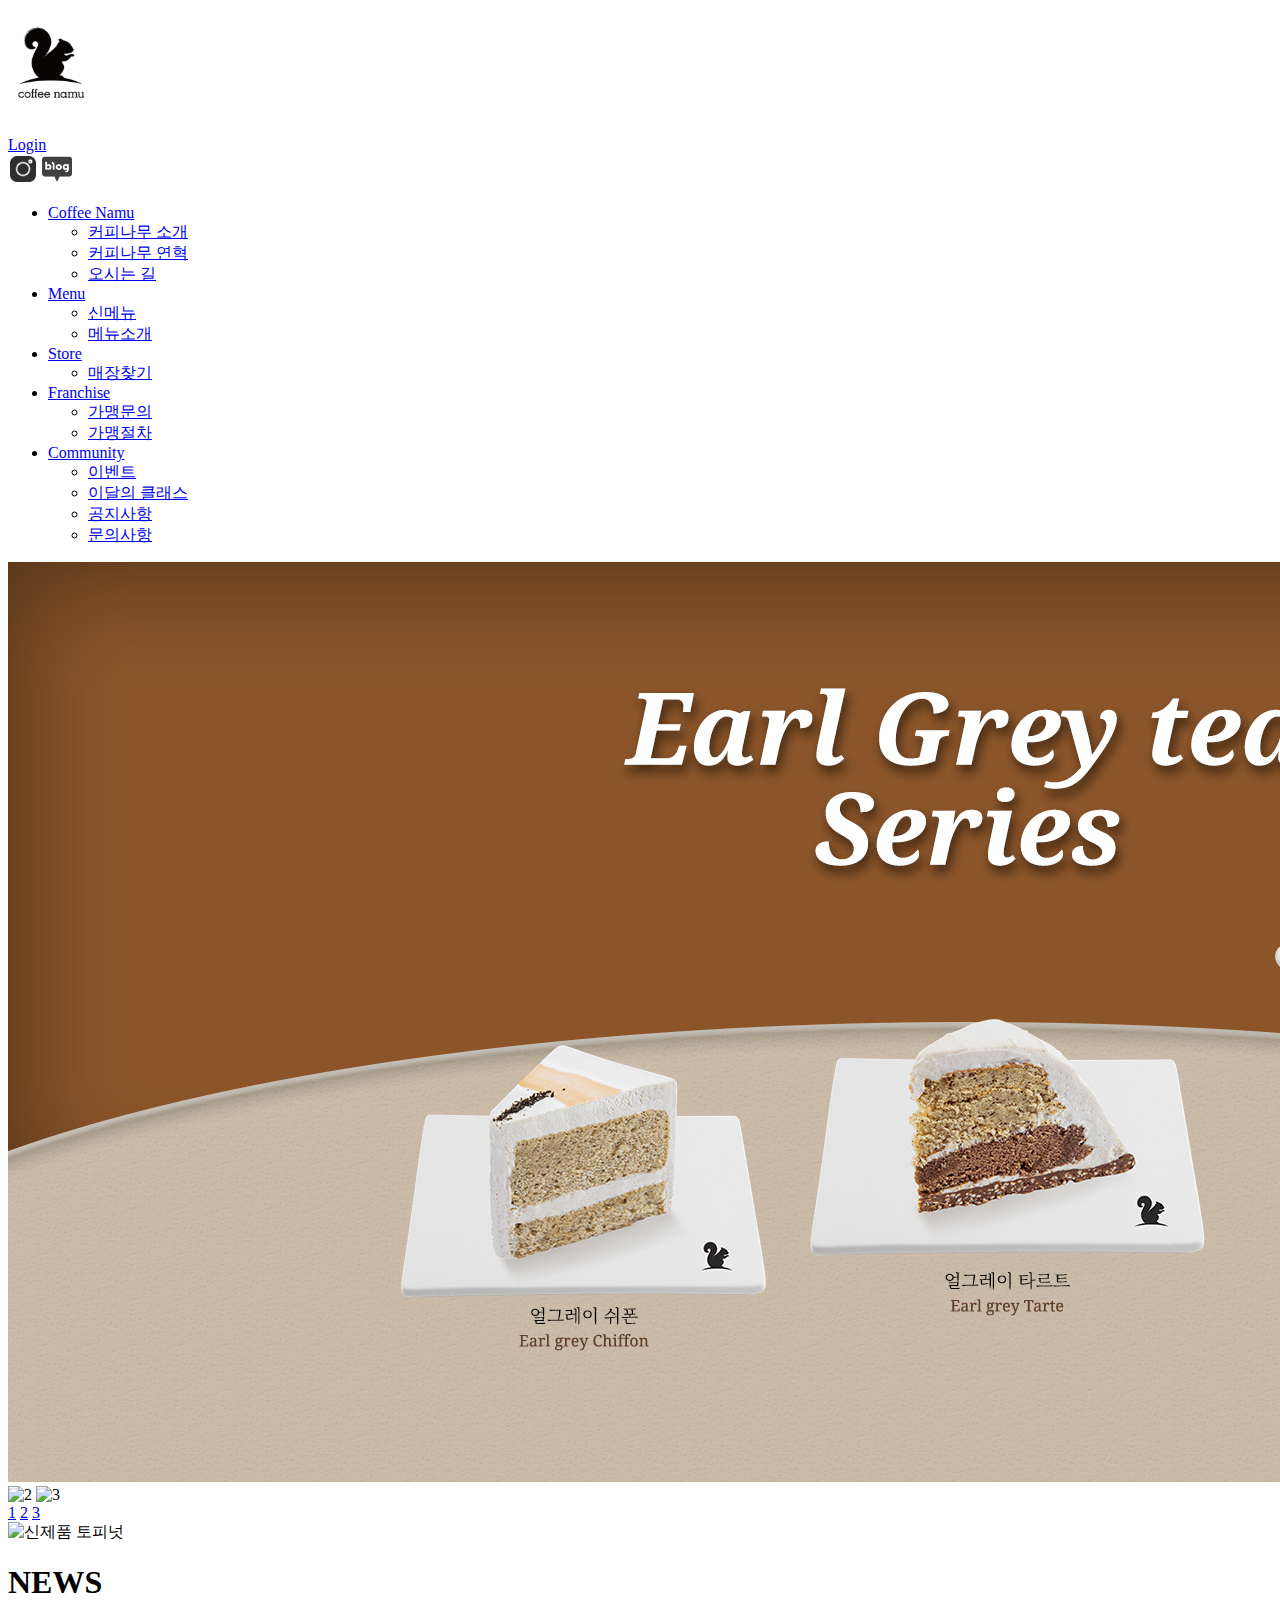
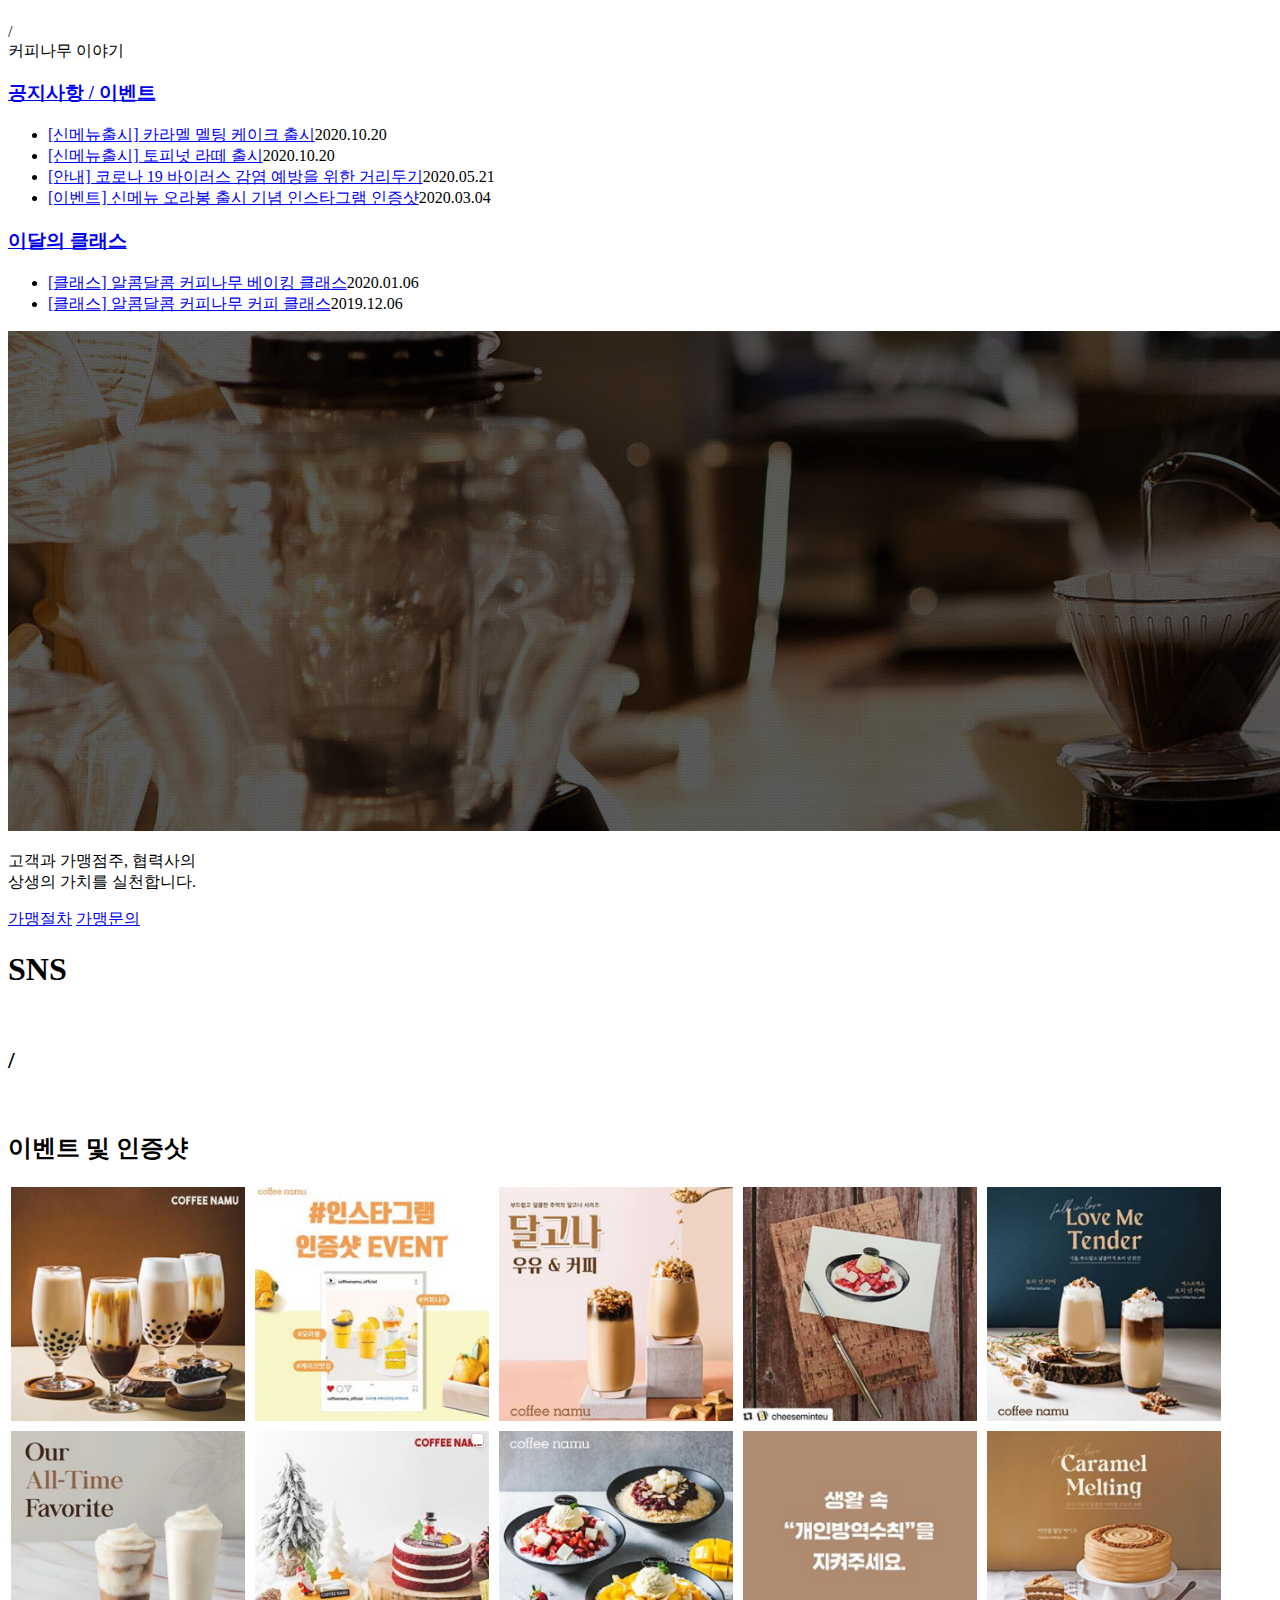
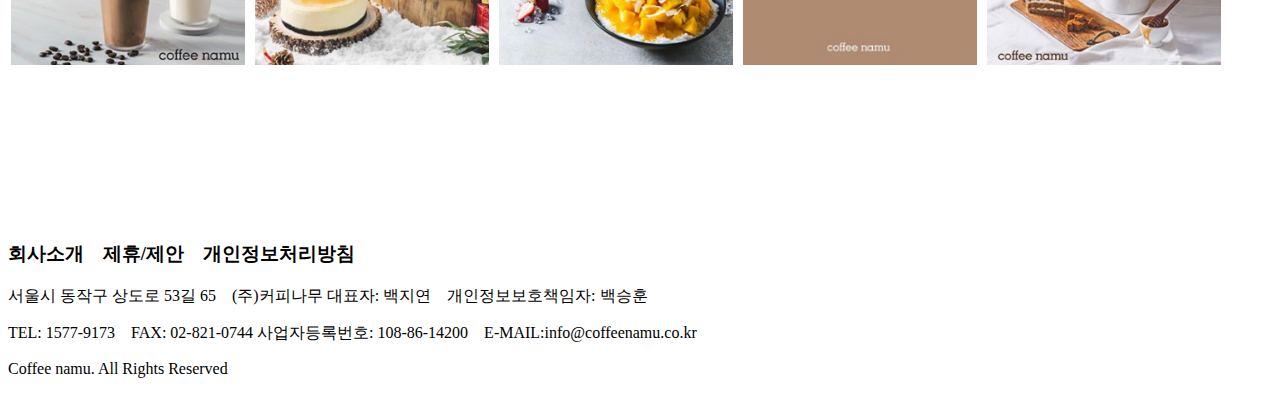
==== index.html @ e1c2050a "Add files via upload" ====
<!DOCTYPE html>
<html lang="en">

<head>
  <meta charset="UTF-8">
  <meta name="viewport" content="width=device-width, initial-scale=1.0">
  <title>Coffee Namu</title>
  <!-- 구글 웹폰트 -->
  <link
    href="https://fonts.googleapis.com/css2?family=Noto+Sans+KR:wght@100;300;400&family=Noto+Serif:ital,wght@0,400;0,700;1,400&display=swap"
    rel="stylesheet">
  <!-- bx slider css -->
  <link rel="stylesheet" href="https://cdn.jsdelivr.net/bxslider/4.2.12/jquery.bxslider.css">
  <!-- 스타일시트 -->
  <link rel="stylesheet" href="./css/style.css">
  <!-- 제이쿼리 -->
  <script src="js/jquery-3.5.1.min.js"></script>
  <!-- bx slider -->
  <script src="https://cdn.jsdelivr.net/bxslider/4.2.12/jquery.bxslider.min.js"></script>
  <!-- images loded -->
  <script src="https://unpkg.com/imagesloaded@4/imagesloaded.pkgd.min.js"></script>
  <!-- 외부 스크립트 -->
  <script src="./js/main.js"></script>
</head>

<body>
  <header id="main_header">
    <h1>
      <a href="#">
        <img src="./images/logo_header.png" alt="logo">
      </a>
    </h1>

    <div class="login">
      <a href="#">Login</a>
    </div>

    <div class="header_sns">
      <img src="./images/icon_insta.png" alt="인스타그램아이콘">
      <img src="./images/icon_blog.png" alt="블로그아이콘">
    </div>

    <div class="bg"></div>

    <nav id="gnb">
      <ul class="depth1">
        <li><a href="#">Coffee Namu</a>
          <ul class="depth2">
            <li><a href="#">커피나무 소개</a></li>
            <li><a href="#">커피나무 연혁</a></li>
            <li><a href="#">오시는 길</a></li>
          </ul>
        </li>
        <li><a href="#">Menu</a>
          <ul class="depth2">
            <li><a href="#">신메뉴</a></li>
            <li><a href="#">메뉴소개</a></li>
          </ul>
        </li>
        <li><a href="#">Store</a>
          <ul class="depth2">
            <li><a href="#">매장찾기</a></li>
          </ul>
        </li>
        <li><a href="#">Franchise</a>
          <ul class="depth2">
            <li><a href="#">가맹문의</a></li>
            <li><a href="#">가맹절차</a></li>
          </ul>
        </li>
        <li><a href="#">Community</a>
          <ul class="depth2">
            <li><a href="#">이벤트</a></li>
            <li><a href="#">이달의 클래스</a></li>
            <li><a href="#">공지사항</a></li>
            <li><a href="#">문의사항</a></li>
          </ul>
        </li>
      </ul>
    </nav>
  </header>


  <!-- 메인 비주얼 -->
  <section id="main_banner" class="slider">
    <div class="sliders">
      <img src="./images/main_banner_1.png" alt="얼그레이시리즈">
      <img src="./images/main_banner_2.jpg" alt="2">
      <img src="./images/main_banner_3.jpg" alt="3">
    </div>

    <div class="pager">
      <a href="#">1</a>
      <a href="#">2</a>
      <a href="#">3</a>
    </div>
  </section>

  <!-- 신메뉴 -->
  <section id="add_banner">
    <img src="images/main_menu_banner.jpg" alt="신제품 토피넛">
  </section>

  <!-- 뉴스 -->
  <section id="news">
    <h1>NEWS</h1>
    <p>/<br>커피나무 이야기</p>

    <article>
      <div id="news_event">
        <h3><a href="#">공지사항 / 이벤트</a></h3>
        <span class="line"></span>
        <ul class="list1">
          <li><a href="#">[신메뉴출시] 카라멜 멜팅 케이크 출시</a><span>2020.10.20</span></li>
          <li><a href="#">[신메뉴출시] 토피넛 라떼 출시</a><span>2020.10.20</span></li>
          <li><a href="#">[안내] 코로나 19 바이러스 감염 예방을 위한 거리두기</a><span>2020.05.21</span></li>
          <li><a href="#">[이벤트] 신메뉴 오라봉 출시 기념 인스타그램 인증샷</a><span>2020.03.04</span></li>
        </ul>
      </div>

      <div id="news_class">
        <h3><a href="#">이달의 클래스</a></h3>
        <span class="line"></span>
        <ul class="list1">
          <li><a href="#">[클래스] 알콤달콤 커피나무 베이킹 클래스</a><span>2020.01.06</span></li>
          <li><a href="#">[클래스] 알콤달콤 커피나무 커피 클래스</a><span>2019.12.06</span></li>
        </ul>
      </div>
    </article>
  </section>

  <!-- 가맹안내 -->
 
  <section id="fr">
    <img src="images/franchise.png" alt="가맹안내">
    <p>고객과 가맹점주, 협력사의<br>상생의 가치를 실천합니다.</p>
    <a href="#">가맹절차</a>
    <a href="#">가맹문의</a>
  </section>

  <section id="sns">
    <div class="title_txt">
      <h1>SNS</h1> <br>
      <h2> / </h2> <br>
      <h2>이벤트 및 인증샷</h2>
    </div>

    <article class="sns_img">
      <img src="./images/sns_pic1.png" alt="sns이벤트이미지">
      <img src="./images/sns_pic2.png" alt="sns이벤트이미지">
      <img src="./images/sns_pic3.png" alt="sns이벤트이미지">
      <img src="./images/sns_pic4.png" alt="sns이벤트이미지">
      <img src="./images/sns_pic5.png" alt="sns이벤트이미지">
      <img src="./images/sns_pic6.png" alt="sns이벤트이미지">
      <img src="./images/sns_pic7.png" alt="sns이벤트이미지">
      <img src="./images/sns_pic8.png" alt="sns이벤트이미지">
      <img src="./images/sns_pic9.png" alt="sns이벤트이미지">
      <img src="./images/sns_pic10.png" alt="sns이벤트이미지">
    </article>
  </section>
  <footer id="main_footer">
    <img src="./images/logo_footer.png" alt="">
    <h3>회사소개 &nbsp;&nbsp; 제휴/제안 &nbsp;&nbsp; <strong>개인정보처리방침</strong> </h3>
    <p>서울시 동작구 상도로 53길 65 &nbsp;&nbsp; (주)커피나무 대표자: 백지연 &nbsp;&nbsp; 개인정보보호책임자: 백승훈</p>
    <p>TEL: 1577-9173 &nbsp;&nbsp; FAX: 02-821-0744 사업자등록번호: 108-86-14200 &nbsp;&nbsp; E-MAIL:info@coffeenamu.co.kr</p>
    <p>Coffee namu. All Rights Reserved</p>
  </footer>
</body>

</html>
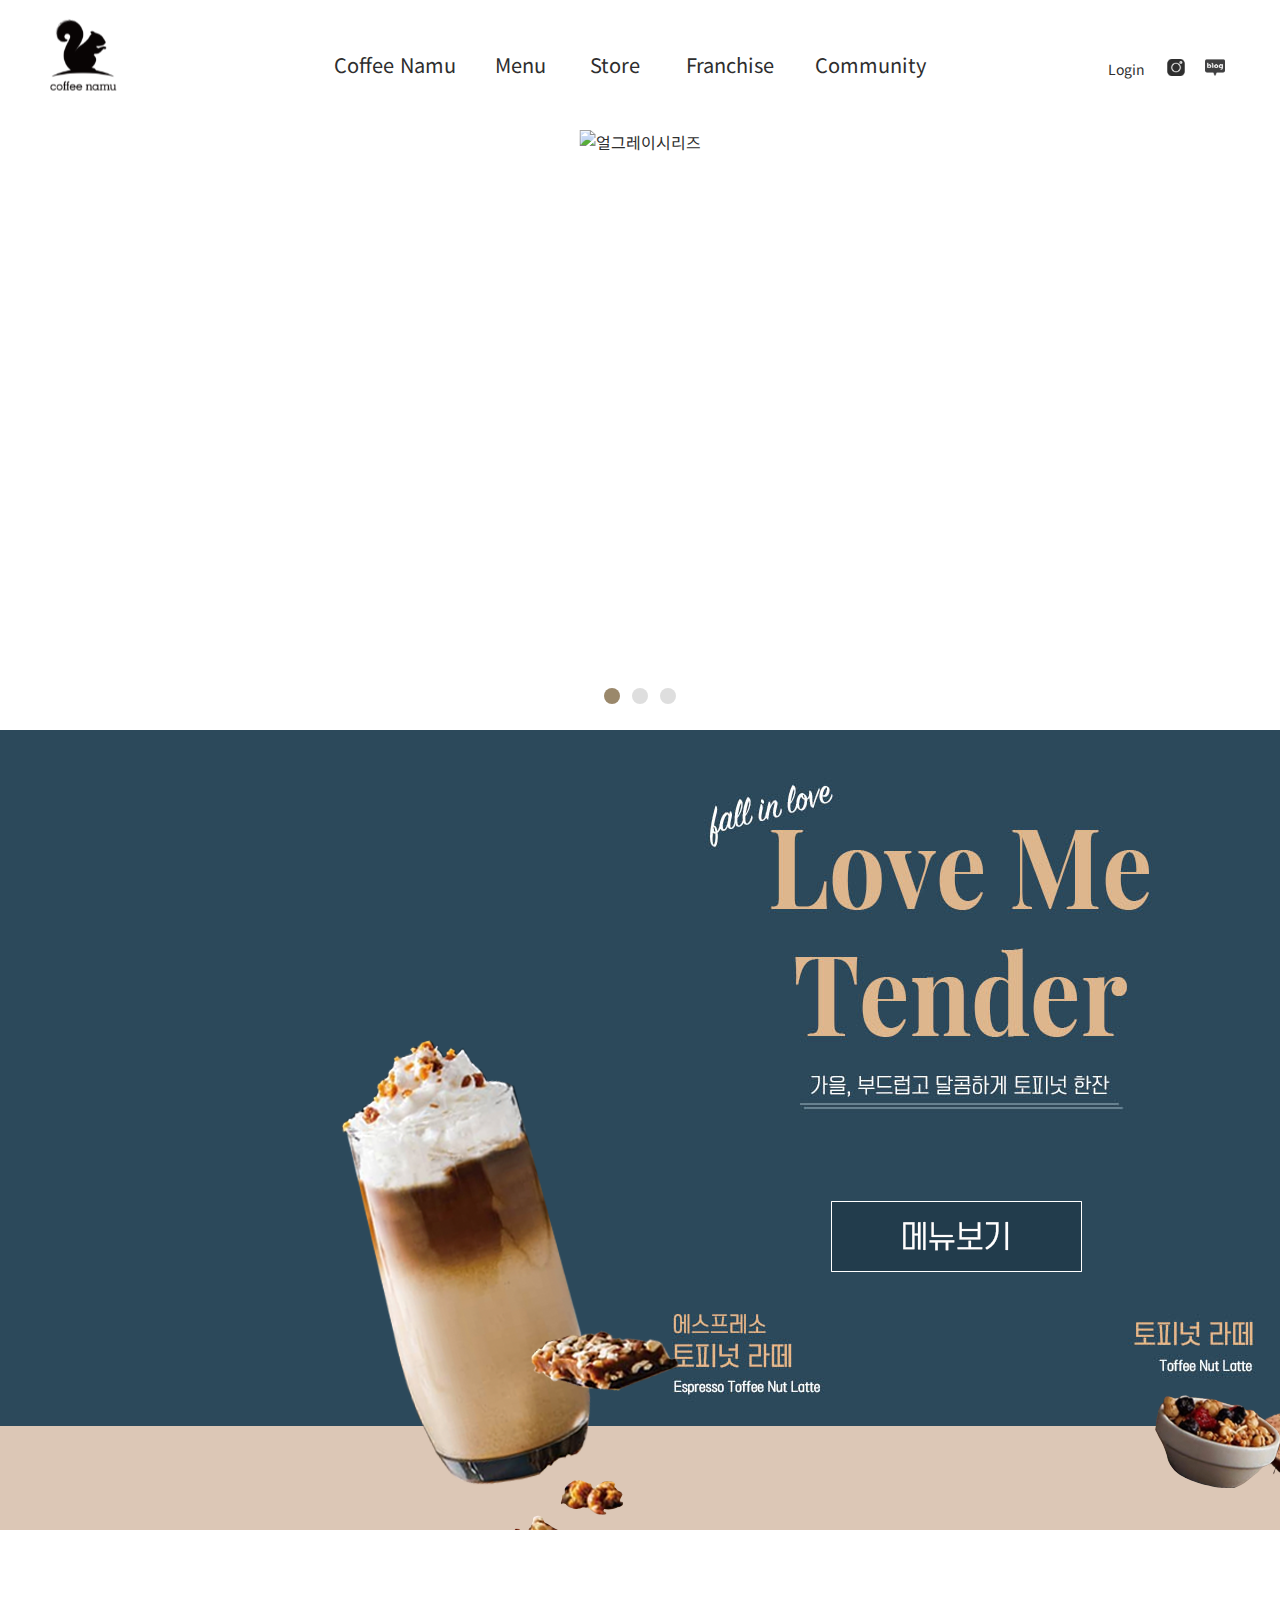
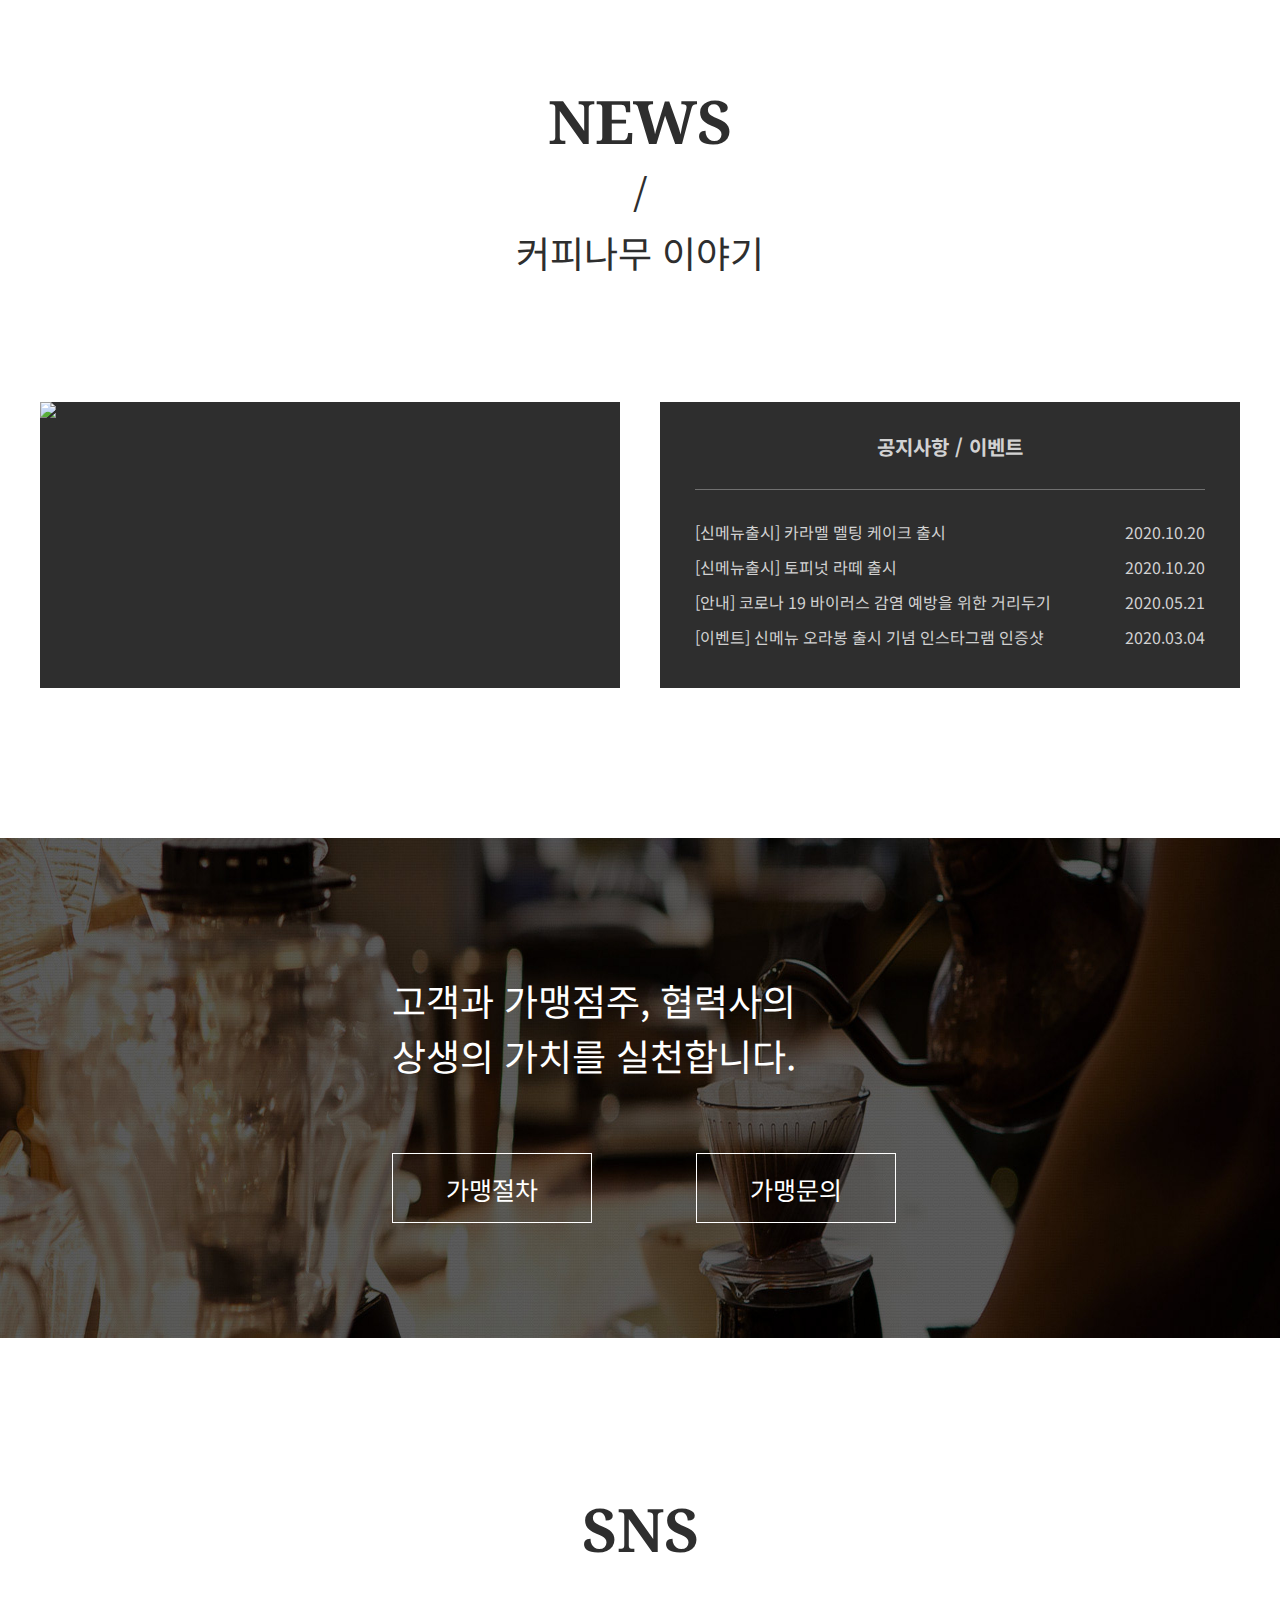
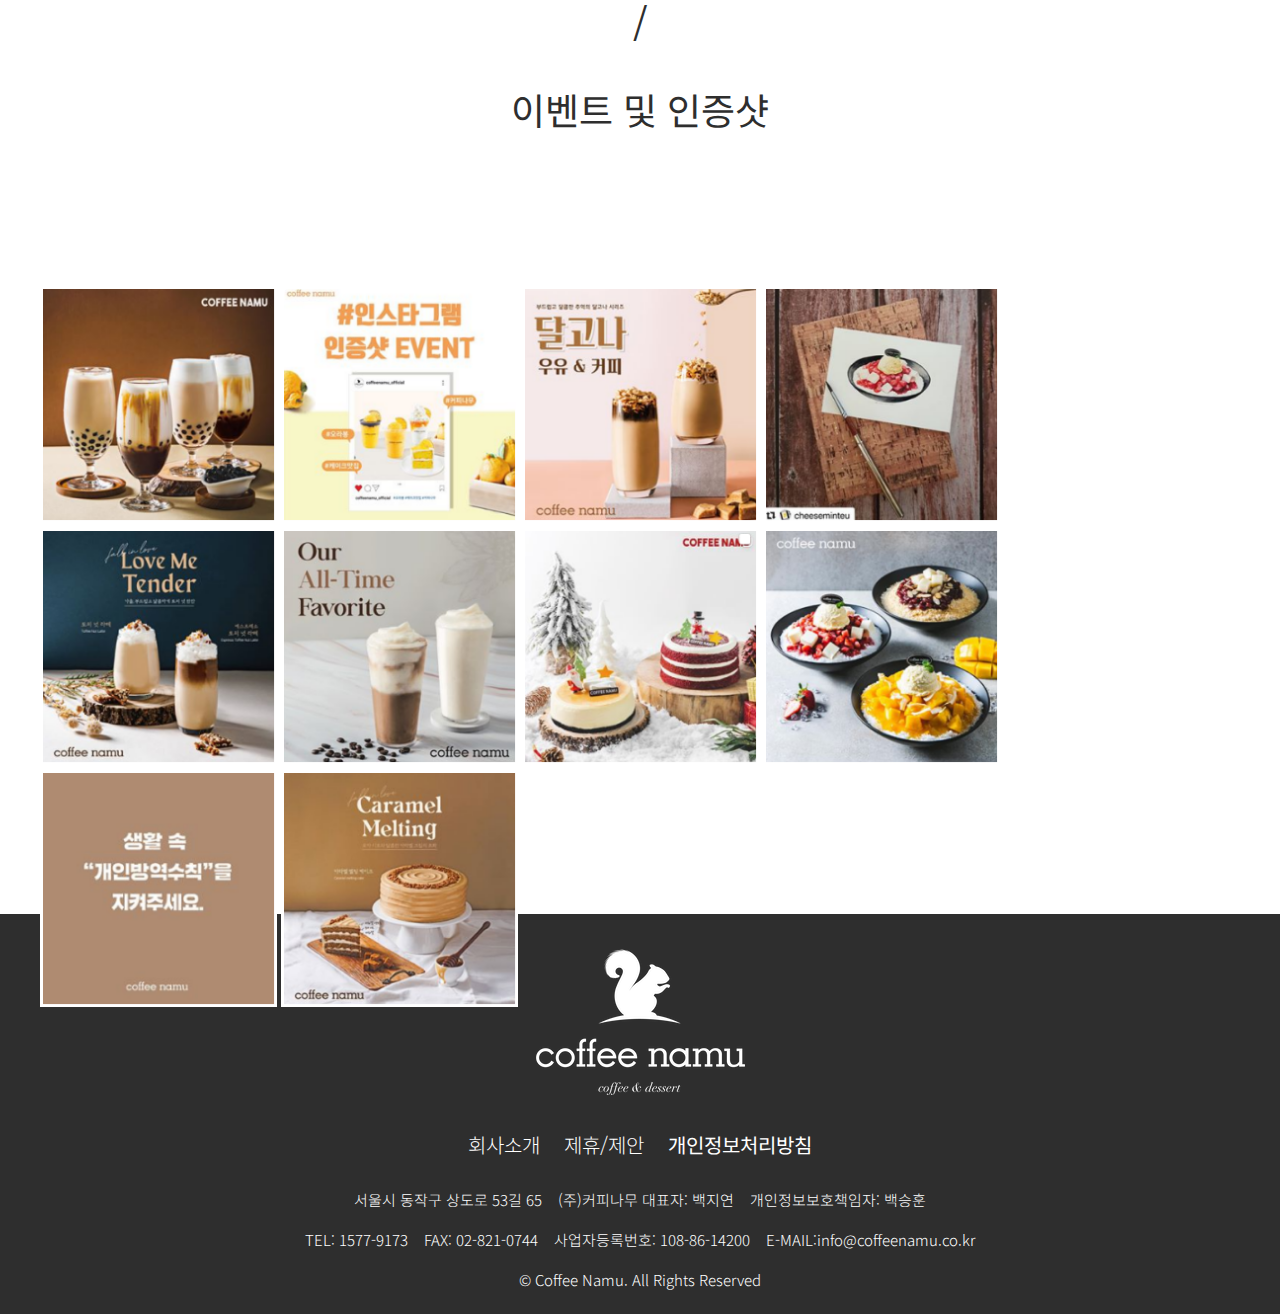
==== commit 776de810: "Add files via upload" ====
--- a/index.html
+++ b/index.html
@@ -1,5 +1,5 @@
 <!DOCTYPE html>
-<html lang="en">
+<html lang="ko">
 
 <head>
   <meta charset="UTF-8">
@@ -23,7 +23,7 @@
   <script src="./js/main.js"></script>
 </head>
 
-<body>
+<body> 
   <header id="main_header">
     <h1>
       <a href="#">
@@ -36,25 +36,28 @@
     </div>
 
     <div class="header_sns">
-      <img src="./images/icon_insta.png" alt="인스타그램아이콘">
-      <img src="./images/icon_blog.png" alt="블로그아이콘">
+      <a href="https://www.instagram.com/coffeenamu_official/"><img src="./images/icon_insta.png" alt="인스타그램아이콘"></a>
+      <a href="https://blog.naver.com/coffeenamu9173"><img src="./images/icon_blog.png" alt="블로그아이콘"></a>
     </div>
 
     <div class="bg"></div>
 
     <nav id="gnb">
       <ul class="depth1">
-        <li><a href="#">Coffee Namu</a>
+        <li><a href="sub1_1.html">Coffee Namu</a>
           <ul class="depth2">
-            <li><a href="#">커피나무 소개</a></li>
+            <li><a href="sub1_1.html">커피나무 소개</a></li>
             <li><a href="#">커피나무 연혁</a></li>
-            <li><a href="#">오시는 길</a></li>
+            <li><a href="sub1_3.html">오시는 길</a></li>
           </ul>
         </li>
-        <li><a href="#">Menu</a>
+        <li><a href="sub2_2.html">Menu</a>
           <ul class="depth2">
             <li><a href="#">신메뉴</a></li>
-            <li><a href="#">메뉴소개</a></li>
+            <li><a href="sub2_2.html">커피</a></li>
+            <li><a href="#">차&음료</a></li>
+            <li><a href="#">디저트</a></li>
+            <li><a href="#">시그니처 메뉴</a></li>
           </ul>
         </li>
         <li><a href="#">Store</a>
@@ -84,29 +87,51 @@
   <!-- 메인 비주얼 -->
   <section id="main_banner" class="slider">
     <div class="sliders">
-      <img src="./images/main_banner_1.png" alt="얼그레이시리즈">
-      <img src="./images/main_banner_2.jpg" alt="2">
-      <img src="./images/main_banner_3.jpg" alt="3">
+      <img src="./images/main_banner_1.jpg" alt="얼그레이시리즈">
+      <img src="./images/main_banner_2.jpg" alt="It's Coffee Time">
+      <img src="./images/main_banner_3.jpg" alt="시그니처 블렌드">
     </div>
 
     <div class="pager">
-      <a href="#">1</a>
-      <a href="#">2</a>
-      <a href="#">3</a>
+      <a href="#" class="first active">1</a>
+      <a href="#" class="second">2</a>
+      <a href="#" class="third">3</a>
     </div>
   </section>
 
   <!-- 신메뉴 -->
   <section id="add_banner">
-    <img src="images/main_menu_banner.jpg" alt="신제품 토피넛">
+      <div class="images_box">
+        <img src="./images/add_banner_bg.jpg" alt="신제품 토피넛 배너">
+        <img src="./images/add_banner_left.png" alt="토피넛라떼">
+        <img src="./images/add_banner_piece1.png" alt="토피넛라떼">
+        <img src="./images/add_banner_piece2.png" alt="토피넛라떼">
+        <img src="./images/add_banner_piece3.png" alt="토피넛라떼">
+        <img src="./images/add_banner_right.png" alt="에스프레소토피넛라떼">
+        <img src="./images/add_banner_piece4.png" alt="에스프레소토피넛라떼">
+        <a href="sub2_2.html"><img src="./images/add_banner_btn.png" alt="메뉴보기"></a>
+      </div>
   </section>
 
+  <section id="menu">
+    <div class="menu_nav">
+      <a href="#">매장찾기</a>
+      <a href="sub2_2.html">메뉴소개</a>
+      <a href="#">문의사항</a>
+      <a href="#">top</a>
+    </div>
+    </section>
   <!-- 뉴스 -->
   <section id="news">
     <h1>NEWS</h1>
     <p>/<br>커피나무 이야기</p>
 
     <article>
+      
+      <div id="news_class">
+        <img src="./images/news_image.jpg" alt="news_image">
+      </div>
+      
       <div id="news_event">
         <h3><a href="#">공지사항 / 이벤트</a></h3>
         <span class="line"></span>
@@ -117,15 +142,7 @@
           <li><a href="#">[이벤트] 신메뉴 오라봉 출시 기념 인스타그램 인증샷</a><span>2020.03.04</span></li>
         </ul>
       </div>
-
-      <div id="news_class">
-        <h3><a href="#">이달의 클래스</a></h3>
-        <span class="line"></span>
-        <ul class="list1">
-          <li><a href="#">[클래스] 알콤달콤 커피나무 베이킹 클래스</a><span>2020.01.06</span></li>
-          <li><a href="#">[클래스] 알콤달콤 커피나무 커피 클래스</a><span>2019.12.06</span></li>
-        </ul>
-      </div>
+      
     </article>
   </section>
 
@@ -133,9 +150,11 @@
  
   <section id="fr">
     <img src="images/franchise.png" alt="가맹안내">
+    <div id="fr_text">
     <p>고객과 가맹점주, 협력사의<br>상생의 가치를 실천합니다.</p>
     <a href="#">가맹절차</a>
     <a href="#">가맹문의</a>
+  </div>
   </section>
 
   <section id="sns">
@@ -146,25 +165,27 @@
     </div>
 
     <article class="sns_img">
-      <img src="./images/sns_pic1.png" alt="sns이벤트이미지">
-      <img src="./images/sns_pic2.png" alt="sns이벤트이미지">
-      <img src="./images/sns_pic3.png" alt="sns이벤트이미지">
-      <img src="./images/sns_pic4.png" alt="sns이벤트이미지">
-      <img src="./images/sns_pic5.png" alt="sns이벤트이미지">
-      <img src="./images/sns_pic6.png" alt="sns이벤트이미지">
-      <img src="./images/sns_pic7.png" alt="sns이벤트이미지">
-      <img src="./images/sns_pic8.png" alt="sns이벤트이미지">
-      <img src="./images/sns_pic9.png" alt="sns이벤트이미지">
-      <img src="./images/sns_pic10.png" alt="sns이벤트이미지">
+      <a href="https://www.instagram.com/p/B3rSEzzlqg5/"><img src="./images/sns_pic1.png" alt="sns이벤트이미지"></a>
+      <a href="https://www.instagram.com/p/B9TJ3zwH88B/"><img src="./images/sns_pic2.png" alt="sns이벤트이미지"></a>
+      <a href="https://www.instagram.com/p/CCdORPIlpd5/"><img src="./images/sns_pic3.png" alt="sns이벤트이미지"></a>
+      <a href="https://www.instagram.com/p/CButmrnFFTy/"><img src="./images/sns_pic4.png" alt="sns이벤트이미지"></a>
+      <a href="https://www.instagram.com/p/CGi8fjvF2Ya/"><img src="./images/sns_pic5.png" alt="sns이벤트이미지"></a>
+      <a href="https://www.instagram.com/p/CCS1LHaFTRa/"><img src="./images/sns_pic6.png" alt="sns이벤트이미지"></a>
+      <a href="https://www.instagram.com/p/B4jAYCIlFrp/"><img src="./images/sns_pic7.png" alt="sns이벤트이미지"></a>
+      <a href="https://www.instagram.com/p/CBAQVnmFIk6/"><img src="./images/sns_pic8.png" alt="sns이벤트이미지"></a>
+      <a href="https://www.instagram.com/p/CFZE1XrFSD4/"><img src="./images/sns_pic9.png" alt="sns이벤트이미지"></a>
+      <a href="https://www.instagram.com/p/CGi-SyvlaRL/"><img src="./images/sns_pic10.png" alt="sns이벤트이미지"></a>
     </article>
+
   </section>
+
   <footer id="main_footer">
-    <img src="./images/logo_footer.png" alt="">
-    <h3>회사소개 &nbsp;&nbsp; 제휴/제안 &nbsp;&nbsp; <strong>개인정보처리방침</strong> </h3>
+    <a href="./"><img src="./images/logo_footer.png" alt="logo"></a>
+    <h3><a href="sub1_1.html">회사소개</a> &nbsp;&nbsp; <a href="#">제휴/제안</a>  &nbsp;&nbsp; <a href="#"><strong>개인정보처리방침</strong></a> </h3>
     <p>서울시 동작구 상도로 53길 65 &nbsp;&nbsp; (주)커피나무 대표자: 백지연 &nbsp;&nbsp; 개인정보보호책임자: 백승훈</p>
-    <p>TEL: 1577-9173 &nbsp;&nbsp; FAX: 02-821-0744 사업자등록번호: 108-86-14200 &nbsp;&nbsp; E-MAIL:info@coffeenamu.co.kr</p>
-    <p>Coffee namu. All Rights Reserved</p>
+    <p>TEL: 1577-9173 &nbsp;&nbsp; FAX: 02-821-0744 &nbsp;&nbsp; 사업자등록번호: 108-86-14200 &nbsp;&nbsp; E-MAIL:info@coffeenamu.co.kr</p>
+    <p>&copy; Coffee Namu. All Rights Reserved</p>
   </footer>
 </body>
 
-</html>+</html>
--- a/css/style.css
+++ b/css/style.css
@@ -0,0 +1,548 @@
+ /* style.css */
+* {
+    margin: 0; padding: 0;
+    box-sizing: border-box;
+}
+ul {list-style-type: none;}
+a {
+    text-decoration: none;
+    color: #2e2e2e;
+}
+
+body {
+    font-family: 'Noto Sans KR', sans-serif;
+    color: #2e2e2e;
+}
+
+h1 {
+    font-size: 60px;
+    font-family: 'Noto Serif', serif;
+    font-weight: 700;
+    
+}
+h2 {
+    font-size: 37px;
+    font-weight: 400;
+    margin-bottom: 10px;
+}
+.title_txt {
+    text-align: center;
+    margin: 150px 0 150px 0;
+}
+
+/* header */
+#main_header {
+    width: 1200px; height: 130px;
+    position: relative;
+    margin: 0 auto;
+}
+#main_header > h1 {
+    position: absolute;
+    left: 0; top: 50%;
+    transform: translateY(-50%);
+}
+#main_header > h1 > a > img{width: 85px; height: 85px;}
+.bg {
+      position: absolute;
+      top: 130px;
+      width: 100%; height: 205px;
+      background: rgba(46,46,46,0.8);
+      opacity: 0.7;
+      display: none;
+      z-index: 999;
+    }
+
+#gnb {
+    /* outline: 1px solid red; */
+    font-size: 20px;
+    position: absolute;
+    top: 50px; left: 50%;
+    transform: translateX(-50%);
+    box-sizing: border-box;
+    z-index: 9999;
+    width: 640px;
+}
+#gnb .depth1 {
+    box-sizing: border-box;
+    overflow: hidden;
+    /* outline: 1px solid red; */
+    margin: 0 auto;
+    
+}
+#gnb .depth1 > li {
+    float: left;
+    text-align: center;
+    /* outline: 1px solid red; */
+}
+#gnb .depth1 > li:first-child {
+    width: 150px;
+}
+#gnb .depth1 > li:nth-child(2) {
+    width: 100px;
+}
+#gnb .depth1 > li:nth-child(3) {
+    width: 90px;
+}
+#gnb .depth1 > li:nth-child(4) {
+    width: 140px;
+}
+#gnb .depth1 > li:nth-child(5) {
+    width: 140px;
+}
+
+
+
+#gnb .depth1 > li > a {
+    height: 82px;
+    display: block;
+}
+
+
+/* 2depth menu */
+#gnb .depth2 { 
+    font-size: 15px;
+    height: 200px;
+    background: none;
+    display: none;
+    box-sizing: border-box;
+}
+#gnb .depth2 > li {margin-bottom: 1px;}
+#gnb .depth2 > li:first-child{margin-top: -2px;}
+#gnb .depth2 > li > a {
+    display: block;
+    padding-top: 15px;
+    color: #fff;
+    font-weight: 300;
+}
+
+#gnb .depth2 > li > a:hover {
+    color: #d6b887
+}
+#gnb .depth1 > li > a:hover {
+  color: #9a886b;
+}
+#main_header > .login {
+  position: absolute;
+  right: 80px;
+  top: 4px;
+}
+#main_header > .login > a {
+  color: #2e2e2e;
+  line-height: 130px;
+  margin-right: 15px;
+  font-size: 14px;
+}
+#main_header > .header_sns {
+  position: absolute;
+  right: 0; top: 54%;
+  transform: translateY(-50%);
+}
+#main_header > .header_sns > a {
+  margin-right: 15px;
+}
+#main_header > .header_sns > a > img {
+  width: 20px;
+}
+
+/* main_banner */
+#main_banner {
+  /* 가변 크기, 한계값 설정 */
+  max-width: 1920px;
+  min-width: 1200px;
+  margin: 0 auto;
+  overflow: hidden;
+  position: relative;
+}
+
+.sliders {
+  height: 600px;
+}
+.sliders > img {
+  position: absolute;
+  left: 50%;
+  transform: translateX(-50%);
+}
+
+/* pager */
+.pager {
+  position: absolute;
+  bottom: 20px;
+  left: 50%;
+  /* 자기 자신의 너비의 50%만큼 왼쪽으로 이동 */
+  transform: translateX(-50%);
+}
+
+.pager > a {
+  /* 박스로 바꾸기 위해 */
+  float: left;
+  width: 16px; height: 16px;
+ margin: 6px;
+  background: #dedede;
+  border-radius: 50%;
+  text-indent: -999px;
+}
+
+.pager > a.active { background: #9A886B;}
+
+
+/* bx slider 스타일 */
+/* .bx-wrapper {
+  border: none!important;
+  margin-bottom: 0!important;
+} */
+
+/* add banner */
+#add_banner  {
+  margin: 0 auto;
+  width: 100%;
+  height: 800px;
+  max-width: 1920px;
+  min-width: 1200px;
+  margin-bottom: 150px;
+  position: relative;
+  overflow: hidden;
+}
+
+#add_banner > .images_box {
+ width: 1920px;
+ height: 800px;
+ margin: 0 auto;
+ /* outline: 2px solid red; */
+ z-index: 9999;
+}
+#add_banner > .images_box > img:first-child {
+   width: 100%;
+   position: relative;
+}
+#add_banner > .images_box > img:nth-child(2) {
+ position: absolute;
+ top: 310px;
+ left: 340px;
+}
+#add_banner > .images_box > img:nth-child(3) {
+ position: absolute;
+ top: 600px;
+ left: 530px;
+}
+#add_banner > .images_box > img:nth-child(4) {
+ position: absolute;
+ top: 785px;
+ left: 510px;
+}
+#add_banner > .images_box > img:nth-child(5) {
+ position: absolute;
+ top: 750px;
+ left: 560px;
+}
+#add_banner > .images_box > img:nth-child(6) {
+ position: absolute;
+ top: 315px;
+ left: 1250px;
+}
+#add_banner > .images_box > img:nth-child(7) {
+ position: absolute;
+ top: 665px;
+ left: 1155px;
+}
+#add_banner > .images_box > a img:last-child {
+ position: absolute;
+ top: 470px;
+ left: 830px;
+}
+.images_box >img:nth-child(2),
+.images_box >img:nth-child(6) {
+ animation-name: rint;
+ animation-duration: 4s;
+ animation-timing-function: linear;
+ animation-iteration-count: infinite;
+ animation-direction: alternate;
+
+}
+.images_box >img:nth-child(3) {
+ animation-name: rint1;
+ animation-duration: 3s;
+ animation-timing-function: linear;
+ animation-iteration-count: infinite;
+ animation-direction: alternate;
+}
+.images_box >img:nth-child(4) {
+ animation-name: rint2;
+ animation-duration: 3.5s;
+ animation-timing-function: linear;
+ animation-iteration-count: infinite;
+ animation-direction: alternate;
+}
+.images_box >img:nth-child(5) {
+ animation-name: rint4;
+ animation-duration: 2.5s;
+ animation-timing-function: linear;
+ animation-iteration-count: infinite;
+ animation-direction: alternate;
+}
+.images_box >img:nth-child(7) {
+ animation-name: rint3;
+ animation-duration: 3s;
+ animation-timing-function: linear;
+ animation-iteration-count: infinite;
+ animation-direction: alternate;
+}
+@keyframes rint {
+ 0% {top: 280px;}
+ 50% {top:300px}
+ 100% {top:280px;}
+}
+@keyframes rint1 {
+ 0% {top: 680px;}
+ 50% {top:700px}
+ 100% {top:680px;}
+}
+@keyframes rint2 {
+ 0% {top: 720px;}
+ 50% {top:750px}
+ 100% {top:720px;}
+}
+@keyframes rint3 {
+ 0% {top: 650px;}
+ 50% {top:670px}
+ 100% {top:650px;}
+}
+@keyframes rint4 {
+ 0% {top: 735px;}
+ 50% {top:755px}
+ 100% {top:735px;}
+}
+
+/* 사이드 바 */
+
+section#menu {
+  width: 1200px;
+  margin: 0 auto;
+  /* overflow: hidden; */
+  z-index: 99999;
+}
+
+.menu_nav {
+  /* overflow: hidden; */
+  position: fixed;
+  /* background: #ccc; */
+  display: none;
+  right: 70px;
+  top: 300px;
+  /* outline: 1px solid red; */
+}
+
+.menu_nav > a {
+    width: 100px;
+    height: 100px;
+    display: block;
+    border-radius: 50%;
+    position: relative;
+    /* right: 50px; */
+    /* bottom:320px; */
+    /* padding: 5px; */
+    background: #222328;
+    color: white;
+    text-align: center;
+    margin-bottom: 30px;
+    line-height: 100px;
+    /* font-style: italic; */
+}
+
+/* .menu_nav > a:nth-child(2) {
+  line-height: 20px;
+  padding-top: 30px;
+  padding: 5px;
+} */
+
+.menu_nav > a:last-child {
+  width: 40px;
+  margin: 0 auto;
+  height: 30px;
+  border-radius: 0px;
+  border: 1px solid #2e2e2e;
+  background: white;
+  color: #2e2e2e;
+  line-height: 26px;
+}
+.show {
+  display: block;
+}
+
+.hide {
+  display: none;
+}
+
+/* NEWS */
+
+#news {
+  width: 1200px;
+  margin: 0 auto;
+  /* outline: 1px solid red; */
+  margin-bottom: 150px;
+}
+#news > h1 {
+  font-family: 'Noto Serif', serif;
+  font-size: 60px;
+  font-weight: bold;
+  text-align: center;
+}
+
+#news > p {
+  font-family: 'Noto Sans KR', sans-serif;
+  font-size: 37px;
+  text-align: center;
+  line-height: 60px;
+  margin-bottom: 120px;
+}
+
+#news div {
+  width: 580px;
+  height: 286px;
+  background: #2e2e2e;
+}
+
+#news_event {
+  float: right;
+}
+
+#news_class {
+  float: left;
+}
+
+#news h3 {
+  text-align: center;
+  padding-top: 30px;
+  padding-bottom: 10px;
+
+}
+
+#news a {
+  color: #d2d2d2;
+
+}
+#news h3 > a {
+  font-size: 20px;
+}
+
+.line {
+  display: inline-block;
+  width: 510px;
+  border-bottom: 1px solid #707070;
+  margin-left: 35px;
+}
+
+#news li {
+  /* padding-left: 20px; */
+  line-height: 35px;
+  color: #d2d2d2;
+}
+
+#news ul {
+  padding: 20px 35px 0 35px;
+}
+
+#news li > span {
+  float: right;
+}
+
+#news > article {
+  overflow: hidden;
+}
+
+
+/* 가맹안내 */
+#fr {
+  /* outline: 1px solid red; */
+  clear: both;
+  position: relative;
+  margin-top: 150px;
+  width: 100%;
+  height: 500px;
+  margin: 0 auto;
+  box-sizing: border-box;
+  background-image: url(../images/franchise.png);
+  overflow: hidden;
+  min-width: 1200px;
+  z-index: -999;
+}
+#fr #fr_text {
+  width: 1200px;
+  /* margin: 0 auto; */
+  position: relative;
+  outline: 1px solid purple;
+}
+#fr #fr_text p {
+  /* outline: 1px solid blue; */
+  color: white;
+  position: relative;
+  bottom: 370px;
+  left: 392px;
+  font-size: 37px;
+  line-height: 55px;
+  width: 500px;
+}
+#fr img {
+  width: 100%;
+  min-height: 500px;
+}
+#fr #fr_text a {
+  display: inline-block;
+  font-size: 25px;
+  width: 200px;
+  height: 70px;
+  border: 1px solid #fff;
+  color: #fff;
+  line-height: 70px;
+  text-align: center;
+  position: relative;
+  bottom: 300px;
+  left: 392px;
+  margin-right: 100px;
+}
+
+#fr a:hover {
+  background: #fff;
+  color: #2e2e2e;
+}
+
+/* SNS */
+#sns {
+  height: 876px;
+  width: 1200px;
+  /* outline: 1px solid red; */
+  margin: 0 auto;
+  margin-bottom: 150px;
+}
+
+#sns img {
+    width: 237px;
+    /* border: 1px solid #fff; */
+}
+
+/* footer */
+#main_footer {
+    background: #2e2e2e;
+    height: 400px;
+    text-align: center;
+    color: #fff;
+}
+#main_footer > p {
+    margin: 10px 0 10px 0;
+    font-weight: 300;
+    font-size: 15px;
+    /* outline: 1px solid red; */
+    width: 100%;
+    height: 30px;
+}
+#main_footer h3{
+    font-weight: 300;
+    font-size: 20px;
+    padding-top: 30px;
+    padding-bottom: 20px;
+    width: 100%;
+    /* outline: 1px solid blue; */
+}
+#main_footer h3 a{color: #fff;}
+#main_footer > a img {
+    margin: 35px 0 0 0
+}
